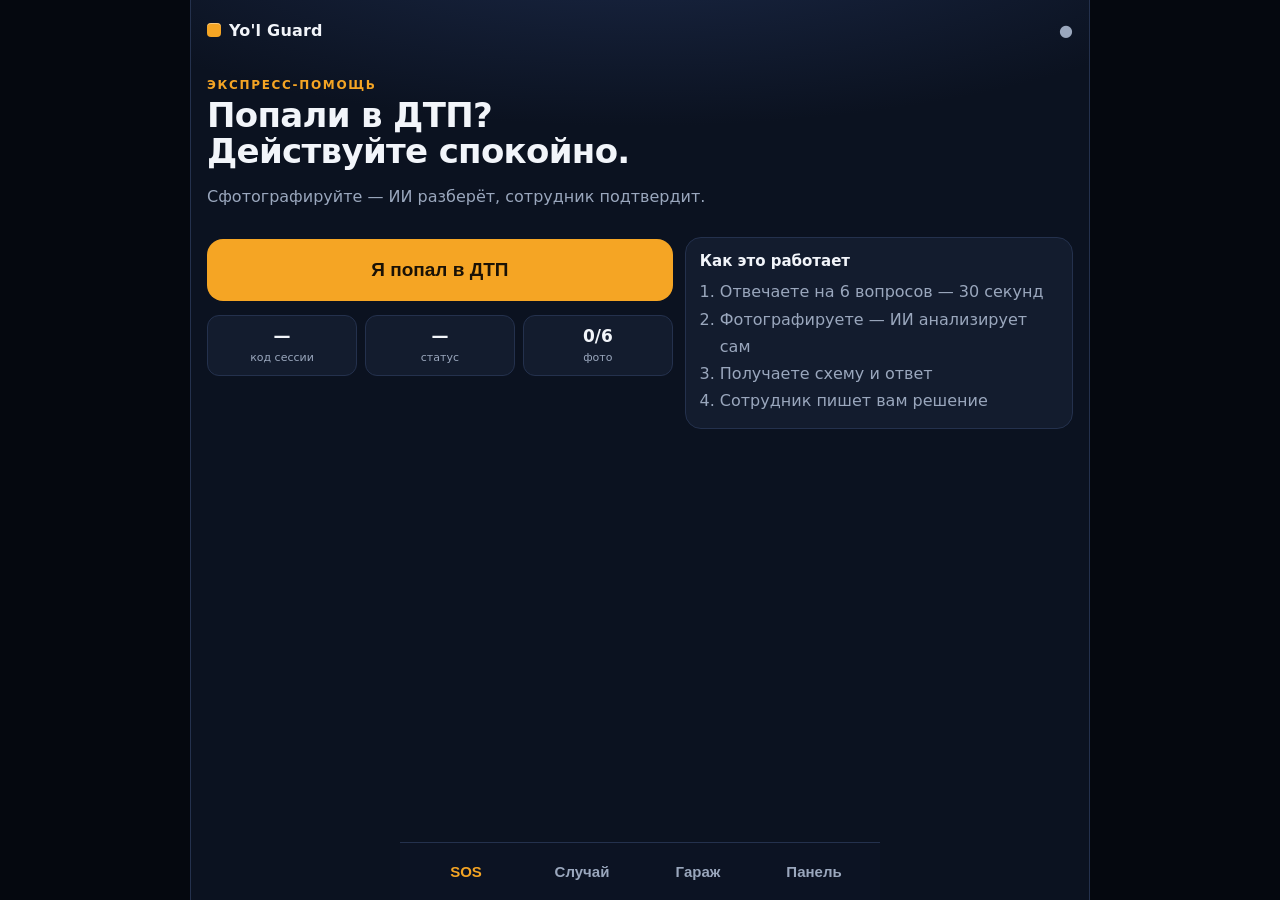
==== frontend/index.html @ 28791419 "Yo'l Guard — iteration 2: P0 security, real AI accident analysis, admin panel - P0: auth-gated photo" ====
<!doctype html>
<html lang="ru">
<head>
<meta charset="utf-8"/>
<meta name="viewport" content="width=device-width,initial-scale=1,viewport-fit=cover"/>
<meta name="theme-color" content="#0b1220"/>
<title>Yo'l Guard — мобильный ассистент при ДТП</title>
<link rel="manifest" href="manifest.json"/>
<link rel="stylesheet" href="styles.css"/>
</head>
<body>
<div class="phone">
  <header class="topbar">
    <div class="brand"><span class="mark"></span><span>Yo'l Guard</span></div>
    <div class="net" id="netDot" title="API">●</div>
  </header>

  <main id="screens">
    <!-- HOME / SOS -->
    <section class="screen active" id="scr-home">
      <p class="kicker">Экспресс-помощь</p>
      <h1>Попали в ДТП?<br/>Действуйте спокойно.</h1>
      <p class="sub">Сфотографируйте — ИИ разберёт, сотрудник подтвердит.</p>
      <div class="desk">
      <div>
      <button class="sos" id="btnSos">Я попал в ДТП</button>
      <div class="row2">
        <div class="stat"><b id="stCode">—</b><span>код сессии</span></div>
        <div class="stat"><b id="stStatus">—</b><span>статус</span></div>
        <div class="stat"><b id="stComp">—</b><span>фото</span></div>
      </div>
      </div>
      <div class="card">
        <h3>Как это работает</h3>
        <ol class="steps">
          <li>Отвечаете на 6 вопросов — 30 секунд</li>
          <li>Фотографируете — ИИ анализирует сам</li>
          <li>Получаете схему и ответ</li>
          <li>Сотрудник пишет вам решение</li>
        </ol>
      </div>
      </div>
    </section>

    <!-- WIZARD -->
    <section class="screen" id="scr-case">
      <p class="kicker">Шаг <span id="wStep">1</span> из 4</p>
      <h2 id="wTitle">Проверка eligibility</h2>
      <div class="wpage active" id="w1">
        <label class="check"><input type="checkbox" id="cInj"/><span>Есть пострадавшие</span></label>
        <label class="check"><input type="checkbox" id="cPed"/><span>Участвует пешеход</span></label>
        <label class="check"><input type="checkbox" id="cResp" checked/><span>Один водитель признал вину</span></label>
        <label class="check"><input type="checkbox" id="cDocs" checked/><span>Страховка и документы у обоих в порядке</span></label>
        <label class="check"><input type="checkbox" id="cSober" checked/><span>Оба трезвы</span></label>
        <label class="check"><input type="checkbox" id="cAgreed" checked/><span>Согласны по списку повреждений</span></label>
        <label class="fine" for="cInjCount">Сколько пострадавших (0 — нет)</label>
        <input type="number" id="cInjCount" min="0" max="50" value="0" inputmode="numeric"/>
        <label class="fine" for="cImpact">По какой части пришёлся удар</label>
        <select id="cImpact">
          <option value="">— не указано —</option>
          <option>Передний бампер</option>
          <option>Задний бампер</option>
          <option>Левый бок</option>
          <option>Правый бок</option>
          <option>Капот / перёд</option>
          <option>Багажник / зад</option>
          <option>Крыша</option>
          <option>Несколько зон</option>
        </select>
        <label class="fine" for="cComment">Комментарий (необязательно)</label>
        <input type="text" id="cComment" maxlength="1000" placeholder="Напр.: выехал с второстепенной…"/>
        <button class="primary" id="btnTriage">Проверить</button>
        <div class="verdict" id="triageOut">Пока не проверено</div>
      </div>
      <div class="wpage" id="w2">
        <div class="progress"><i id="evBar"></i></div>
        <p class="hint" id="evHint">Добавьте 6 фото по списку</p>
        <div class="chips" id="evChips"></div>
        <label class="camera" for="camInput">Сфотографировать</label>
        <input type="file" id="camInput" accept="image/*" capture="environment" hidden/>
        <div class="thumbs" id="thumbs"></div>
        <div class="frow">
          <select id="evKind">
            <option value="scene_overview">Общий план места</option>
            <option value="both_vehicles">Оба авто в кадре</option>
            <option value="plate_a">Номер авто A</option>
            <option value="plate_b">Номер авто B</option>
            <option value="road_marking">Разметка и знаки</option>
            <option value="damage_close">Повреждение крупно</option>
          </select>
          <button class="ghost" id="btnEv">Добавить</button>
        </div>
      </div>
      <div class="wpage" id="w3">
        <div id="aiBox" class="svgbox">ИИ анализирует фото...</div>
        <div class="verdict" id="aiText" style="display:none"></div>
        <div id="svgBox" class="svgbox">Ваш черновик схемы</div>
        <button class="ghost" id="btnDiagram">Собрать черновик схемы</button>
        <p class="fine">Черновик. Факт подтверждаете вы и специалист.</p>
        <button class="ghost" id="btnConfirm">Я подтверждаю схему</button>
      </div>
      <div class="wpage" id="w4">
        <h3>Ответ сотрудника</h3>
        <div id="msgList"><p class="hint">Пока тихо. Ответ появится здесь.</p></div>
        <div class="qreplies">
          <button class="ghost" id="btnAck">Понял, жду</button>
          <button class="ghost" id="btnHelp">Нужна помощь</button>
        </div>
        <h3 style="margin-top:14px">Пакет для страховой</h3>
        <p class="hint">Пакет собирает сотрудник (роль specialist).</p>
        <button class="ghost" id="btnSpecLogin">Войти специалистом</button>
        <button class="primary" id="btnClaim">Пакет для страховой</button>
        <pre id="claimOut">—</pre>
      </div>
      <div class="wpager">
        <button class="ghost" id="wPrev">Назад</button>
        <button class="ghost" id="wNext">Далее</button>
      </div>
    </section>

    <!-- GARAGE -->
    <section class="screen" id="scr-garage">
      <p class="kicker">Мой автомобиль</p>
      <h2>Гараж</h2>
      <div class="card">
        <input id="gPlate" placeholder="Госномер · 01A777AA"/>
        <div class="frow">
          <input id="gMake" placeholder="Марка"/>
          <input id="gModel" placeholder="Модель"/>
        </div>
        <button class="primary" id="btnVehicle">Сохранить авто</button>
        <pre id="vehOut">—</pre>
      </div>
      <div class="card">
        <h3>Сервер API</h3>
        <input id="gApi" placeholder="http://127.0.0.1:8002/api/v1"/>
        <button class="ghost" id="btnApi">Сохранить адрес</button>
      </div>
      <div class="card">
        <h3>Вход</h3>
        <input id="gPhone" value="+998900000011"/>
        <input id="gPw" type="password" value="driver123"/>
        <button class="ghost" id="btnLogin">Войти</button>
      </div>
    </section>
    <!-- ADMIN -->
    <section class="screen" id="scr-admin">
      <p class="kicker">Сотрудник</p>
      <h2>Панель контроля</h2>
      <p class="hint">Красные случаи (пострадавшие / ГАИ) — вверху. Нажмите на случай для досье.</p>
      <button class="ghost" id="btnAdminReload">Обновить список</button>
      <div id="adminList"></div>
      <div id="adminDetail" class="card" style="display:none"></div>
    </section>
  </main>

  <nav class="tabbar">
    <button class="tab active" data-s="scr-home">SOS</button>
    <button class="tab" data-s="scr-case">Случай</button>
    <button class="tab" data-s="scr-garage">Гараж</button>
    <button class="tab" data-s="scr-admin">Панель</button>
  </nav>
</div>
<script src="app.js"></script>
</body>
</html>
---- frontend/styles.css ----
:root{
  --bg:#0b1220; --surface:#131c2e; --surface2:#1a2540;
  --text:#f2f5fa; --muted:#9aa7bd; --line:#24314d;
  --accent:#f5a524; --accent-ink:#1a1206; --ok:#22c07a; --bad:#e5484d;
  --radius:16px;
}
*{box-sizing:border-box}
html,body{margin:0;background:#05080f;color:var(--text);font-family:system-ui,-apple-system,"Segoe UI",Roboto,sans-serif}
body{display:flex;justify-content:center;min-height:100dvh}
.phone{width:100%;max-width:480px;min-height:100dvh;background:radial-gradient(120% 40% at 50% -10%,#1c2a4a 0%,var(--bg) 60%);display:flex;flex-direction:column;border-left:1px solid var(--line);border-right:1px solid var(--line)}
.topbar{display:flex;justify-content:space-between;align-items:center;padding:14px 16px;height:60px}
.brand{display:flex;gap:8px;align-items:center;font-weight:800;letter-spacing:.2px}
.mark{width:14px;height:14px;border-radius:4px;background:var(--accent);box-shadow:inset 0 1px 0 #ffffff66}
.net{color:var(--muted)}
.net.on{color:var(--ok)}
main{flex:1;padding:4px 16px 90px}
.screen{display:none}
.screen.active{display:block;animation:rise .35s cubic-bezier(.16,1,.3,1)}
@keyframes rise{from{opacity:0;transform:translateY(10px)}to{opacity:1;transform:none}}
@media (prefers-reduced-motion:reduce){.screen.active{animation:none}}
@media (min-width:900px){
  .phone,.tabbar{max-width:900px}
  #scr-home .desk{display:grid;grid-template-columns:1.2fr 1fr;gap:12px;align-items:start}
  #scr-case .wpage.active{display:grid;grid-template-columns:1fr 1fr;gap:12px}
  #w1.wpage.active,#w4.wpage.active{display:block}
  main{padding-bottom:100px}
}
.msg{border:1px solid var(--line);border-radius:10px;padding:8px 10px;margin:6px 0;line-height:1.45}
.msg small{color:var(--muted)}
.msg.mine{border-color:var(--accent)}
.qreplies{display:flex;gap:8px;margin-top:8px}
.qreplies .ghost{flex:1}
.kicker{color:var(--accent);font-size:12px;font-weight:700;letter-spacing:.14em;text-transform:uppercase;margin:14px 0 6px}
h1{font-size:34px;line-height:1.05;margin:0 0 8px;letter-spacing:-.02em}
h2{font-size:26px;margin:0 0 10px;letter-spacing:-.01em}
.sub,.hint{color:var(--muted);line-height:1.5}
.sos{width:100%;padding:20px;border:0;border-radius:var(--radius);background:var(--accent);color:var(--accent-ink);font-size:19px;font-weight:800;margin:14px 0;cursor:pointer}
.sos:active{transform:scale(.98)}
.row2{display:grid;grid-template-columns:1fr 1fr 1fr;gap:8px;margin-bottom:12px}
.stat{background:var(--surface);border:1px solid var(--line);border-radius:12px;padding:10px;text-align:center}
.stat b{display:block;font-size:17px}
.stat span{color:var(--muted);font-size:11px}
.card{background:var(--surface);border:1px solid var(--line);border-radius:var(--radius);padding:14px;margin:12px 0}
.card h3{margin:0 0 8px;font-size:15px}
.steps{margin:0;padding-left:20px;color:var(--muted);line-height:1.7}
.check{display:flex;gap:10px;align-items:center;background:var(--surface);border:1px solid var(--line);border-radius:12px;padding:12px;margin:8px 0;cursor:pointer}
.check input{width:20px;height:20px;accent-color:var(--accent)}
.primary{width:100%;padding:14px;border:0;border-radius:12px;background:var(--accent);color:var(--accent-ink);font-weight:800;font-size:16px;margin-top:10px;cursor:pointer}
.primary:active{transform:translateY(1px)}
.ghost{background:transparent;border:1px solid var(--line);color:var(--text);border-radius:12px;padding:12px;cursor:pointer}
.ghost:active{transform:scale(.98)}
.verdict{margin-top:10px;padding:12px;border-radius:12px;background:var(--surface2);border:1px solid var(--line);line-height:1.5}
.verdict.green{border-color:var(--ok)}
.verdict.red{border-color:var(--bad)}
.wpage{display:none}
.wpage.active{display:block}
.wpager{display:flex;gap:8px;margin-top:14px}
.wpager .ghost{flex:1}
.progress{height:10px;background:var(--surface2);border-radius:99px;overflow:hidden;margin:8px 0}
.progress i{display:block;height:100%;width:0;background:var(--ok);transition:width .3s}
.chips{display:flex;flex-wrap:wrap;gap:6px;margin:8px 0}
.chip{font-size:12px;padding:6px 10px;border-radius:99px;border:1px solid var(--line);color:var(--muted)}
.chip.done{border-color:var(--ok);color:var(--ok)}
.frow{display:flex;gap:8px}
.frow input,.frow select{flex:1;min-width:0}
input,select{background:var(--surface2);border:1px solid var(--line);color:var(--text);border-radius:12px;padding:12px;margin:6px 0;width:100%}
input:focus,select:focus{outline:2px solid var(--accent);outline-offset:1px}
.svgbox{background:#0e1626;border:1px dashed var(--line);border-radius:12px;min-height:150px;display:flex;align-items:center;justify-content:center;color:var(--muted);overflow:hidden}
.svgbox svg{width:100%;height:auto}
.fine{color:var(--muted);font-size:12px}
pre{background:#070c16;border:1px solid var(--line);border-radius:12px;padding:10px;overflow:auto;font-size:12px;line-height:1.5}
.tabbar{position:fixed;bottom:0;left:50%;transform:translateX(-50%);width:100%;max-width:480px;display:grid;grid-template-columns:1fr 1fr 1fr 1fr;background:#0d1424ee;border-top:1px solid var(--line);padding:8px 8px calc(8px + env(safe-area-inset-bottom));backdrop-filter:blur(8px)}
.tab{background:none;border:0;color:var(--muted);font-size:15px;font-weight:700;padding:12px;border-radius:10px;cursor:pointer}
.tab.active{color:var(--accent)}
.camera{display:block;text-align:center;padding:16px;border-radius:12px;background:var(--surface2);border:1px dashed var(--accent);color:var(--accent);font-weight:800;margin:8px 0;cursor:pointer}
.thumbs{display:flex;gap:6px;flex-wrap:wrap;margin:8px 0}
.thumbs img{width:72px;height:72px;object-fit:cover;border-radius:8px;border:1px solid var(--line)}
.badge{display:inline-block;font-size:11px;font-weight:800;padding:3px 8px;border-radius:99px;margin-right:4px}
.badge.red{background:#3a1414;color:#ff8a8a}
.badge.green{background:#0d2b1f;color:#4ade80}
.badge.yellow{background:#33250a;color:#f5a524}
.arow{background:var(--surface);border:1px solid var(--line);border-radius:12px;padding:10px;margin:8px 0;cursor:pointer;text-align:left;width:100%;color:var(--text)}
.arow:active{transform:scale(.99)}
.ai-actions{margin:6px 0;padding-left:20px;color:var(--text);line-height:1.6}
.ai-svg{background:#0e1626;border:1px solid var(--line);border-radius:12px;padding:8px;margin:8px 0;overflow:hidden}
.ai-svg svg{width:100%;height:auto;display:block}
.ai-desc{line-height:1.55;white-space:pre-wrap}
.thumbs a{line-height:0}
.verdict-row{flex-wrap:wrap;margin-top:10px}
.verdict-row .primary{width:auto;flex:1;min-width:150px;margin-top:0}
.primary.alt{background:var(--surface2);color:var(--text);border:1px solid var(--accent)}
.ghost.small{padding:8px 10px;font-size:13px;flex:0 0 auto;color:var(--muted)}
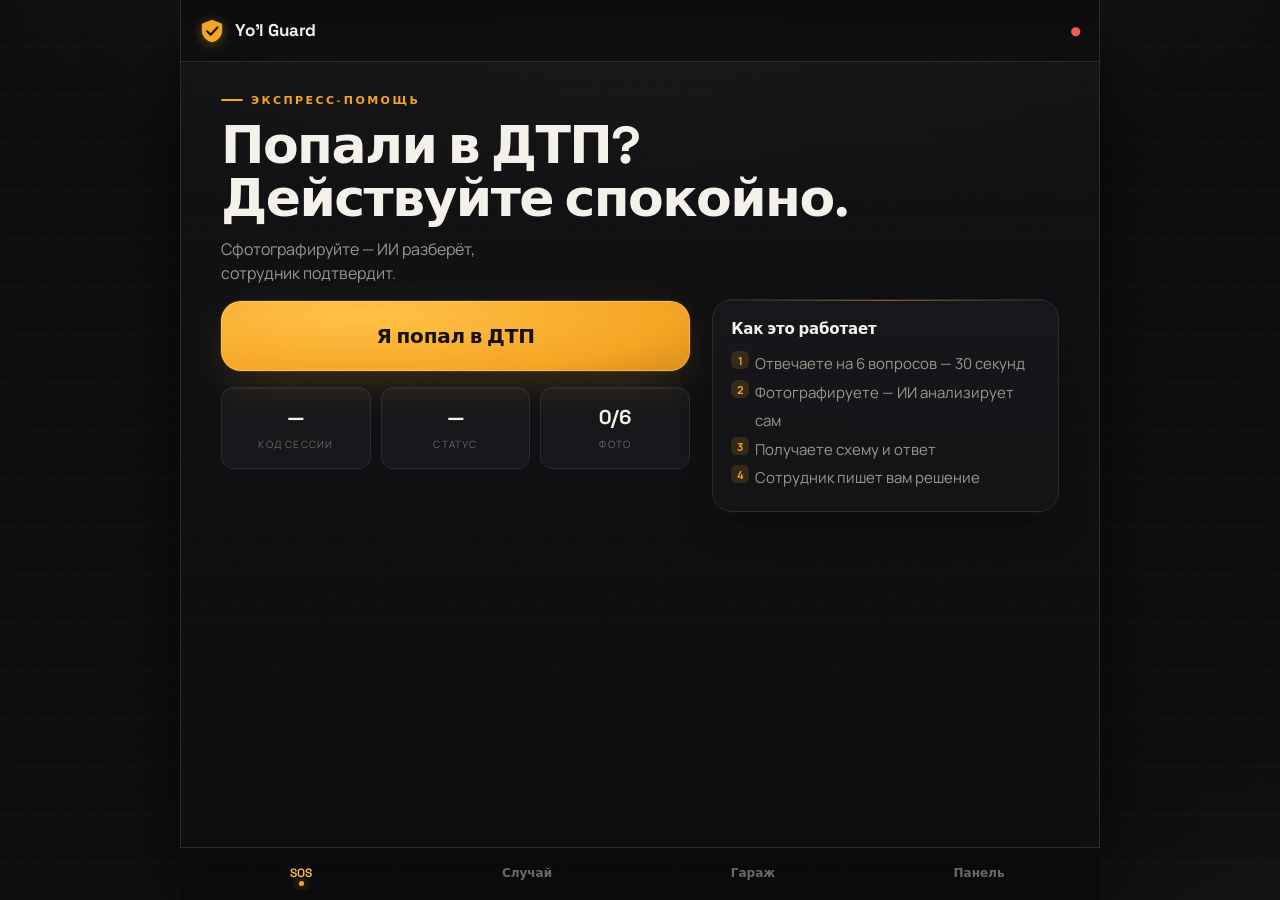
==== commit ca4d9866: "Redesign frontend: road-night premium UI (amber accent, custom components, motion) - Full styles.css" ====
--- a/frontend/index.html
+++ b/frontend/index.html
@@ -3,16 +3,26 @@
 <head>
 <meta charset="utf-8"/>
 <meta name="viewport" content="width=device-width,initial-scale=1,viewport-fit=cover"/>
-<meta name="theme-color" content="#0b1220"/>
-<title>Yo'l Guard — мобильный ассистент при ДТП</title>
+<meta name="theme-color" content="#0b0b0d"/>
+<meta name="description" content="Yo'l Guard — ассистент при ДТП: фото, разбор ИИ, Европротокол."/>
+<title>Yo'l Guard — ассистент при ДТП</title>
 <link rel="manifest" href="manifest.json"/>
+<link rel="preconnect" href="https://fonts.googleapis.com"/>
+<link rel="preconnect" href="https://fonts.gstatic.com" crossorigin/>
 <link rel="stylesheet" href="styles.css"/>
 </head>
 <body>
 <div class="phone">
   <header class="topbar">
-    <div class="brand"><span class="mark"></span><span>Yo'l Guard</span></div>
-    <div class="net" id="netDot" title="API">●</div>
+    <div class="brand">
+      <svg class="shield" viewBox="0 0 48 48" fill="none" aria-hidden="true">
+        <path d="M24 4 42 11v12c0 11-7.6 18.6-18 21C13.6 41.6 6 34 6 23V11L24 4Z" fill="#f5a524"/>
+        <path d="M24 4 42 11v12c0 11-7.6 18.6-18 21C13.6 41.6 6 34 6 23V11L24 4Z" stroke="#ffc247" stroke-width="1.2"/>
+        <path d="M15 24.5 21.5 31 34 17.5" stroke="#17110a" stroke-width="4" stroke-linecap="round" stroke-linejoin="round"/>
+      </svg>
+      <span>Yo'l Guard</span>
+    </div>
+    <div class="net" id="netDot" title="Связь с сервером">●</div>
   </header>
 
   <main id="screens">
@@ -162,5 +172,6 @@
   </nav>
 </div>
 <script src="app.js"></script>
+<script src="ui.js"></script>
 </body>
 </html>
--- a/frontend/styles.css
+++ b/frontend/styles.css
@@ -1,92 +1,255 @@
+/* ============================================================
+   Yo'l Guard — road-night design system
+   Warm off-black asphalt · single amber accent · zero AI-gradient
+   Pure CSS/JS. All IDs/classes used by app.js are preserved.
+   ============================================================ */
+@import url('https://fonts.googleapis.com/css2?family=Space+Grotesk:wght@500;600;700&family=Manrope:wght@400;500;600;700&display=swap');
+
 :root{
-  --bg:#0b1220; --surface:#131c2e; --surface2:#1a2540;
-  --text:#f2f5fa; --muted:#9aa7bd; --line:#24314d;
-  --accent:#f5a524; --accent-ink:#1a1206; --ok:#22c07a; --bad:#e5484d;
-  --radius:16px;
-}
-*{box-sizing:border-box}
-html,body{margin:0;background:#05080f;color:var(--text);font-family:system-ui,-apple-system,"Segoe UI",Roboto,sans-serif}
-body{display:flex;justify-content:center;min-height:100dvh}
-.phone{width:100%;max-width:480px;min-height:100dvh;background:radial-gradient(120% 40% at 50% -10%,#1c2a4a 0%,var(--bg) 60%);display:flex;flex-direction:column;border-left:1px solid var(--line);border-right:1px solid var(--line)}
-.topbar{display:flex;justify-content:space-between;align-items:center;padding:14px 16px;height:60px}
-.brand{display:flex;gap:8px;align-items:center;font-weight:800;letter-spacing:.2px}
-.mark{width:14px;height:14px;border-radius:4px;background:var(--accent);box-shadow:inset 0 1px 0 #ffffff66}
-.net{color:var(--muted)}
+  --bg:#0b0b0d; --bg-2:#141417; --surface:#17171b; --surface-2:#1f1f24;
+  --line:#2a2a31; --line-2:#3a3a42;
+  --text:#f4f1ea; --muted:#9b968c; --faint:#6c6860;
+  --accent:#f5a524; --accent-hi:#ffc247; --accent-deep:#b9770f; --accent-ink:#17110a;
+  --ok:#38c99a; --bad:#ef5a5a;
+  --radius:20px; --radius-sm:12px;
+  --font-d:"Space Grotesk",system-ui,sans-serif;
+  --font-b:"Manrope",system-ui,-apple-system,"Segoe UI",sans-serif;
+  --shadow:0 18px 40px -18px rgba(0,0,0,.8),0 3px 10px -4px rgba(245,165,36,.10);
+  --glow:0 0 0 1px rgba(245,165,36,.14),0 14px 50px -12px rgba(245,165,36,.28);
+  --ease:cubic-bezier(.16,1,.3,1);
+}
+*{box-sizing:border-box;margin:0}
+html,body{height:100%}
+body{
+  background:var(--bg);color:var(--text);
+  font-family:var(--font-b);font-size:15px;line-height:1.5;
+  -webkit-font-smoothing:antialiased;text-rendering:optimizeLegibility;
+  display:flex;justify-content:center;min-height:100dvh;overflow-x:hidden;
+}
+/* grain + ambient road-night light, no blue/purple */
+body::before{
+  content:"";position:fixed;inset:0;z-index:0;pointer-events:none;
+  background:
+    radial-gradient(90% 55% at 50% -8%,rgba(245,165,36,.10),transparent 60%),
+    radial-gradient(70% 50% at 110% 110%,rgba(245,165,36,.05),transparent 55%),
+    repeating-linear-gradient(180deg,transparent 0 46px,rgba(255,255,255,.012) 46px 48px);
+}
+body::after{
+  content:"";position:fixed;inset:0;z-index:0;pointer-events:none;opacity:.045;
+  background-image:url("data:image/svg+xml,%3Csvg xmlns='http://www.w3.org/2000/svg' width='140' height='140'%3E%3Cfilter id='n'%3E%3CfeTurbulence type='fractalNoise' baseFrequency='.9' numOctaves='2'/%3E%3C/filter%3E%3Crect width='100%25' height='100%25' filter='url(%23n)'/%3E%3C/svg%3E");
+}
+::selection{background:rgba(245,165,36,.3);color:#fff}
+::-webkit-scrollbar{width:10px;height:10px}
+::-webkit-scrollbar-thumb{background:var(--line-2);border-radius:99px;border:3px solid var(--bg)}
+
+.phone{
+  position:relative;z-index:1;width:100%;max-width:460px;min-height:100dvh;
+  display:flex;flex-direction:column;
+  background:linear-gradient(180deg,rgba(23,23,27,.6),rgba(11,11,13,.2));
+  border-inline:1px solid var(--line);
+  box-shadow:0 0 80px -20px rgba(0,0,0,.9);
+}
+.topbar{
+  position:sticky;top:0;z-index:20;display:flex;justify-content:space-between;align-items:center;
+  padding:14px 18px;height:62px;
+  background:linear-gradient(180deg,rgba(11,11,13,.92),rgba(11,11,13,.55));
+  backdrop-filter:blur(14px);-webkit-backdrop-filter:blur(14px);
+  border-bottom:1px solid var(--line);
+}
+.brand{display:flex;gap:10px;align-items:center;font-family:var(--font-d);font-weight:700;font-size:17px;letter-spacing:-.01em}
+.brand .shield{width:26px;height:26px;filter:drop-shadow(0 2px 6px rgba(245,165,36,.4))}
+.mark{display:none}
+.net{font-size:12px;color:var(--bad);transition:color .4s}
 .net.on{color:var(--ok)}
-main{flex:1;padding:4px 16px 90px}
+.net.on::after{content:"";position:absolute;width:10px;height:10px;margin:-11px 0 0 -14px;border-radius:99px;background:var(--ok);opacity:.5;animation:ping 1.8s var(--ease) infinite}
+@keyframes ping{0%{transform:scale(1);opacity:.5}70%,100%{transform:scale(3.4);opacity:0}}
+
+main{flex:1;padding:8px 18px 110px;position:relative}
 .screen{display:none}
-.screen.active{display:block;animation:rise .35s cubic-bezier(.16,1,.3,1)}
-@keyframes rise{from{opacity:0;transform:translateY(10px)}to{opacity:1;transform:none}}
-@media (prefers-reduced-motion:reduce){.screen.active{animation:none}}
-@media (min-width:900px){
-  .phone,.tabbar{max-width:900px}
-  #scr-home .desk{display:grid;grid-template-columns:1.2fr 1fr;gap:12px;align-items:start}
-  #scr-case .wpage.active{display:grid;grid-template-columns:1fr 1fr;gap:12px}
-  #w1.wpage.active,#w4.wpage.active{display:block}
-  main{padding-bottom:100px}
-}
-.msg{border:1px solid var(--line);border-radius:10px;padding:8px 10px;margin:6px 0;line-height:1.45}
-.msg small{color:var(--muted)}
-.msg.mine{border-color:var(--accent)}
-.qreplies{display:flex;gap:8px;margin-top:8px}
+.screen.active{display:block}
+.screen.active>*{opacity:0;animation:rise .55s var(--ease) forwards}
+.screen.active>*:nth-child(1){animation-delay:.02s}
+.screen.active>*:nth-child(2){animation-delay:.07s}
+.screen.active>*:nth-child(3){animation-delay:.12s}
+.screen.active>*:nth-child(4){animation-delay:.17s}
+.screen.active>*:nth-child(5){animation-delay:.22s}
+.screen.active>*:nth-child(n+6){animation-delay:.27s}
+@keyframes rise{from{opacity:0;transform:translateY(16px)}to{opacity:1;transform:none}}
+
+/* ---------- typography ---------- */
+.kicker{font-family:var(--font-d);color:var(--accent);font-size:11px;font-weight:600;
+  letter-spacing:.22em;text-transform:uppercase;margin:18px 0 10px;display:flex;align-items:center;gap:8px}
+.kicker::before{content:"";width:22px;height:2px;background:var(--accent);border-radius:2px}
+h1{font-family:var(--font-d);font-size:38px;line-height:1.02;letter-spacing:-.03em;font-weight:700;margin-bottom:12px;text-wrap:balance}
+h2{font-family:var(--font-d);font-size:28px;line-height:1.08;letter-spacing:-.02em;font-weight:700;margin-bottom:10px}
+h3{font-family:var(--font-d);font-size:15px;font-weight:600;letter-spacing:-.01em;margin-bottom:10px}
+.sub{color:var(--muted);font-size:16px;max-width:34ch;text-wrap:pretty}
+.hint,.fine{color:var(--muted);line-height:1.5}
+.fine{font-size:12px;display:block;margin:12px 0 2px;color:var(--faint)}
+b,strong{font-weight:700}
+
+/* ---------- SOS ---------- */
+.sos{
+  position:relative;width:100%;padding:22px;margin:16px 0;border:0;cursor:pointer;
+  border-radius:var(--radius);font-family:var(--font-d);font-size:20px;font-weight:700;letter-spacing:-.01em;
+  color:var(--accent-ink);
+  background:radial-gradient(120% 160% at 30% 20%,var(--accent-hi),var(--accent) 55%,var(--accent-deep));
+  box-shadow:var(--glow);transition:transform .18s var(--ease),box-shadow .3s}
+.sos::after{content:"";position:absolute;inset:0;border-radius:inherit;border:1px solid rgba(255,255,255,.25);
+  box-shadow:0 0 0 0 rgba(245,165,36,.5);animation:sospulse 2.6s var(--ease) infinite}
+@keyframes sospulse{0%{box-shadow:0 0 0 0 rgba(245,165,36,.45)}70%,100%{box-shadow:0 0 0 22px rgba(245,165,36,0)}}
+.sos:hover{transform:translateY(-2px)}
+.sos:active{transform:scale(.97)}
+
+/* ---------- stat tiles ---------- */
+.row2{display:grid;grid-template-columns:repeat(3,1fr);gap:10px;margin-bottom:14px}
+.stat{background:var(--surface);border:1px solid var(--line);border-radius:var(--radius-sm);
+  padding:14px 10px;text-align:center;box-shadow:inset 0 1px 0 rgba(255,255,255,.04);transition:transform .2s var(--ease),border-color .2s}
+.stat:hover{transform:translateY(-2px);border-color:var(--line-2)}
+.stat b{display:block;font-family:var(--font-d);font-size:20px;font-weight:700;font-variant-numeric:tabular-nums}
+.stat span{color:var(--faint);font-size:10px;text-transform:uppercase;letter-spacing:.12em}
+
+/* ---------- cards ---------- */
+.card{position:relative;background:linear-gradient(180deg,var(--surface),var(--bg-2));
+  border:1px solid var(--line);border-radius:var(--radius);padding:18px;margin:14px 0;
+  box-shadow:var(--shadow);overflow:hidden}
+.card::before{content:"";position:absolute;inset:0 0 auto 0;height:1px;
+  background:linear-gradient(90deg,transparent,rgba(245,165,36,.5),transparent)}
+.steps{margin:0;padding-left:20px;color:var(--muted);line-height:1.9;counter-reset:s;list-style:none}
+.steps li{position:relative;padding-left:4px}
+.steps li::before{counter-increment:s;content:counter(s);position:absolute;left:-20px;top:1px;
+  width:18px;height:18px;border-radius:6px;background:rgba(245,165,36,.14);color:var(--accent);
+  font-size:11px;font-weight:700;display:grid;place-items:center}
+
+/* ---------- buttons ---------- */
+.primary{width:100%;padding:15px;border:0;border-radius:14px;cursor:pointer;margin-top:12px;
+  font-family:var(--font-d);font-weight:700;font-size:15px;color:var(--accent-ink);
+  background:linear-gradient(180deg,var(--accent-hi),var(--accent));
+  box-shadow:0 10px 24px -10px rgba(245,165,36,.6);transition:transform .16s var(--ease),box-shadow .25s,filter .2s}
+.primary:hover{filter:brightness(1.05);box-shadow:0 14px 30px -10px rgba(245,165,36,.75)}
+.primary:active{transform:scale(.98)}
+.ghost{background:rgba(255,255,255,.03);border:1px solid var(--line-2);color:var(--text);
+  border-radius:12px;padding:12px 14px;cursor:pointer;font-family:var(--font-b);font-weight:600;font-size:14px;
+  transition:background .2s,border-color .2s,transform .16s var(--ease)}
+.ghost:hover{background:rgba(245,165,36,.08);border-color:var(--accent)}
+.ghost:active{transform:scale(.97)}
+.ghost.small{padding:8px 10px;font-size:13px;color:var(--muted);flex:0 0 auto}
+.primary.alt{background:rgba(245,165,36,.1);color:var(--accent-hi);border:1px solid var(--accent);box-shadow:none}
+button:focus-visible,input:focus-visible,select:focus-visible,a:focus-visible{outline:2px solid var(--accent);outline-offset:2px}
+
+/* ---------- inputs ---------- */
+input,select{width:100%;background:var(--surface-2);border:1px solid var(--line);color:var(--text);
+  border-radius:12px;padding:13px 14px;margin:6px 0;font:inherit;transition:border-color .2s,box-shadow .2s}
+input::placeholder{color:var(--faint)}
+input:focus,select:focus{outline:none;border-color:var(--accent);box-shadow:0 0 0 3px rgba(245,165,36,.14)}
+.frow{display:flex;gap:10px}
+.frow>*{flex:1;min-width:0}
+
+/* ---------- custom check rows ---------- */
+.check{display:flex;gap:12px;align-items:center;background:var(--surface);border:1px solid var(--line);
+  border-radius:14px;padding:13px 14px;margin:9px 0;cursor:pointer;transition:border-color .2s,background .2s;user-select:none}
+.check:hover{border-color:var(--line-2)}
+.check:has(input:checked){border-color:var(--accent);background:rgba(245,165,36,.07)}
+.check input{appearance:none;-webkit-appearance:none;width:22px;height:22px;flex:0 0 auto;margin:0;
+  border:2px solid var(--line-2);border-radius:7px;cursor:pointer;position:relative;transition:border-color .2s,background .2s}
+.check input:checked{background:var(--accent);border-color:var(--accent)}
+.check input:checked::after{content:"";position:absolute;left:6px;top:2px;width:5px;height:10px;
+  border:solid var(--accent-ink);border-width:0 2.5px 2.5px 0;transform:rotate(45deg)}
+.check span{font-size:14px}
+
+/* ---------- wizard ---------- */
+.wpage{display:none}
+.wpage.active{display:block;animation:rise .5s var(--ease) forwards}
+.wpager{display:flex;gap:10px;margin-top:18px}
+.wpager .ghost{flex:1}
+.progress{height:8px;background:var(--surface-2);border-radius:99px;overflow:hidden;margin:10px 0;border:1px solid var(--line)}
+.progress i{display:block;height:100%;width:0;border-radius:99px;
+  background:linear-gradient(90deg,var(--accent-deep),var(--accent-hi));transition:width .6s var(--ease);
+  box-shadow:0 0 12px rgba(245,165,36,.6)}
+
+/* ---------- chips (evidence checklist) ---------- */
+.chips{display:flex;flex-wrap:wrap;gap:7px;margin:10px 0}
+.chip{font-size:12px;font-weight:600;padding:7px 12px;border-radius:10px;border:1px solid var(--line-2);
+  color:var(--muted);display:inline-flex;align-items:center;gap:6px;transition:all .25s var(--ease)}
+.chip::before{content:"";width:6px;height:6px;border-radius:99px;background:var(--faint);transition:all .25s}
+.chip.done{border-color:var(--ok);color:var(--ok);background:rgba(56,201,154,.08)}
+.chip.done::before{background:var(--ok);box-shadow:0 0 8px var(--ok)}
+
+/* ---------- camera + thumbs ---------- */
+.camera{display:block;text-align:center;padding:22px;border-radius:14px;cursor:pointer;margin:10px 0;
+  background:rgba(245,165,36,.05);border:1.5px dashed var(--accent);color:var(--accent-hi);
+  font-family:var(--font-d);font-weight:600;transition:background .2s,transform .16s var(--ease)}
+.camera:hover{background:rgba(245,165,36,.12)}
+.camera:active{transform:scale(.98)}
+.thumbs{display:flex;gap:8px;flex-wrap:wrap;margin:10px 0}
+.thumbs a{line-height:0}
+.thumbs img{width:76px;height:76px;object-fit:cover;border-radius:12px;border:1px solid var(--line-2);
+  transition:transform .2s var(--ease),border-color .2s}
+.thumbs img:hover{transform:scale(1.06);border-color:var(--accent)}
+
+/* ---------- verdict / AI ---------- */
+.verdict{position:relative;margin:12px 0;padding:14px 14px 14px 18px;border-radius:14px;line-height:1.55;
+  background:var(--surface);border:1px solid var(--line)}
+.verdict::before{content:"";position:absolute;left:0;top:10px;bottom:10px;width:4px;border-radius:4px;background:var(--muted)}
+.verdict.green::before{background:var(--ok)} .verdict.green{border-color:rgba(56,201,154,.4)}
+.verdict.red::before{background:var(--bad)} .verdict.red{border-color:rgba(239,90,90,.4)}
+.svgbox{background:#0e0e11;border:1px solid var(--line);border-radius:14px;min-height:160px;
+  display:flex;align-items:center;justify-content:center;color:var(--faint);overflow:hidden;margin:10px 0;padding:8px}
+.svgbox svg{width:100%;height:auto}
+.ai-svg{background:#0e0e11;border:1px solid var(--line);border-radius:14px;padding:8px;margin:10px 0;overflow:hidden}
+.ai-svg svg{width:100%;height:auto;display:block}
+.ai-desc{line-height:1.6;white-space:pre-wrap}
+.ai-actions{margin:8px 0;padding-left:18px;line-height:1.7}
+
+/* ---------- messages ---------- */
+.msg{position:relative;background:var(--surface);border:1px solid var(--line);border-radius:14px;
+  padding:11px 13px;margin:8px 0;line-height:1.5;animation:rise .4s var(--ease)}
+.msg small{color:var(--faint);font-size:11px}
+.msg.mine{border-color:var(--accent);background:rgba(245,165,36,.06)}
+.qreplies{display:flex;gap:10px;margin-top:10px}
 .qreplies .ghost{flex:1}
-.kicker{color:var(--accent);font-size:12px;font-weight:700;letter-spacing:.14em;text-transform:uppercase;margin:14px 0 6px}
-h1{font-size:34px;line-height:1.05;margin:0 0 8px;letter-spacing:-.02em}
-h2{font-size:26px;margin:0 0 10px;letter-spacing:-.01em}
-.sub,.hint{color:var(--muted);line-height:1.5}
-.sos{width:100%;padding:20px;border:0;border-radius:var(--radius);background:var(--accent);color:var(--accent-ink);font-size:19px;font-weight:800;margin:14px 0;cursor:pointer}
-.sos:active{transform:scale(.98)}
-.row2{display:grid;grid-template-columns:1fr 1fr 1fr;gap:8px;margin-bottom:12px}
-.stat{background:var(--surface);border:1px solid var(--line);border-radius:12px;padding:10px;text-align:center}
-.stat b{display:block;font-size:17px}
-.stat span{color:var(--muted);font-size:11px}
-.card{background:var(--surface);border:1px solid var(--line);border-radius:var(--radius);padding:14px;margin:12px 0}
-.card h3{margin:0 0 8px;font-size:15px}
-.steps{margin:0;padding-left:20px;color:var(--muted);line-height:1.7}
-.check{display:flex;gap:10px;align-items:center;background:var(--surface);border:1px solid var(--line);border-radius:12px;padding:12px;margin:8px 0;cursor:pointer}
-.check input{width:20px;height:20px;accent-color:var(--accent)}
-.primary{width:100%;padding:14px;border:0;border-radius:12px;background:var(--accent);color:var(--accent-ink);font-weight:800;font-size:16px;margin-top:10px;cursor:pointer}
-.primary:active{transform:translateY(1px)}
-.ghost{background:transparent;border:1px solid var(--line);color:var(--text);border-radius:12px;padding:12px;cursor:pointer}
-.ghost:active{transform:scale(.98)}
-.verdict{margin-top:10px;padding:12px;border-radius:12px;background:var(--surface2);border:1px solid var(--line);line-height:1.5}
-.verdict.green{border-color:var(--ok)}
-.verdict.red{border-color:var(--bad)}
-.wpage{display:none}
-.wpage.active{display:block}
-.wpager{display:flex;gap:8px;margin-top:14px}
-.wpager .ghost{flex:1}
-.progress{height:10px;background:var(--surface2);border-radius:99px;overflow:hidden;margin:8px 0}
-.progress i{display:block;height:100%;width:0;background:var(--ok);transition:width .3s}
-.chips{display:flex;flex-wrap:wrap;gap:6px;margin:8px 0}
-.chip{font-size:12px;padding:6px 10px;border-radius:99px;border:1px solid var(--line);color:var(--muted)}
-.chip.done{border-color:var(--ok);color:var(--ok)}
-.frow{display:flex;gap:8px}
-.frow input,.frow select{flex:1;min-width:0}
-input,select{background:var(--surface2);border:1px solid var(--line);color:var(--text);border-radius:12px;padding:12px;margin:6px 0;width:100%}
-input:focus,select:focus{outline:2px solid var(--accent);outline-offset:1px}
-.svgbox{background:#0e1626;border:1px dashed var(--line);border-radius:12px;min-height:150px;display:flex;align-items:center;justify-content:center;color:var(--muted);overflow:hidden}
-.svgbox svg{width:100%;height:auto}
-.fine{color:var(--muted);font-size:12px}
-pre{background:#070c16;border:1px solid var(--line);border-radius:12px;padding:10px;overflow:auto;font-size:12px;line-height:1.5}
-.tabbar{position:fixed;bottom:0;left:50%;transform:translateX(-50%);width:100%;max-width:480px;display:grid;grid-template-columns:1fr 1fr 1fr 1fr;background:#0d1424ee;border-top:1px solid var(--line);padding:8px 8px calc(8px + env(safe-area-inset-bottom));backdrop-filter:blur(8px)}
-.tab{background:none;border:0;color:var(--muted);font-size:15px;font-weight:700;padding:12px;border-radius:10px;cursor:pointer}
-.tab.active{color:var(--accent)}
-.camera{display:block;text-align:center;padding:16px;border-radius:12px;background:var(--surface2);border:1px dashed var(--accent);color:var(--accent);font-weight:800;margin:8px 0;cursor:pointer}
-.thumbs{display:flex;gap:6px;flex-wrap:wrap;margin:8px 0}
-.thumbs img{width:72px;height:72px;object-fit:cover;border-radius:8px;border:1px solid var(--line)}
-.badge{display:inline-block;font-size:11px;font-weight:800;padding:3px 8px;border-radius:99px;margin-right:4px}
-.badge.red{background:#3a1414;color:#ff8a8a}
-.badge.green{background:#0d2b1f;color:#4ade80}
-.badge.yellow{background:#33250a;color:#f5a524}
-.arow{background:var(--surface);border:1px solid var(--line);border-radius:12px;padding:10px;margin:8px 0;cursor:pointer;text-align:left;width:100%;color:var(--text)}
-.arow:active{transform:scale(.99)}
-.ai-actions{margin:6px 0;padding-left:20px;color:var(--text);line-height:1.6}
-.ai-svg{background:#0e1626;border:1px solid var(--line);border-radius:12px;padding:8px;margin:8px 0;overflow:hidden}
-.ai-svg svg{width:100%;height:auto;display:block}
-.ai-desc{line-height:1.55;white-space:pre-wrap}
-.thumbs a{line-height:0}
-.verdict-row{flex-wrap:wrap;margin-top:10px}
+pre{background:#0a0a0c;border:1px solid var(--line);border-radius:12px;padding:12px;overflow:auto;
+  font-size:12px;line-height:1.5;color:var(--muted);font-family:ui-monospace,"SF Mono",monospace}
+
+/* ---------- admin ---------- */
+.badge{display:inline-flex;align-items:center;font-size:10px;font-weight:800;padding:3px 9px;border-radius:7px;
+  margin-right:6px;text-transform:uppercase;letter-spacing:.08em}
+.badge.red{background:rgba(239,90,90,.16);color:#ff9a9a}
+.badge.green{background:rgba(56,201,154,.16);color:#5fe0b6}
+.badge.yellow{background:rgba(245,165,36,.16);color:var(--accent-hi)}
+.arow{display:block;width:100%;text-align:left;background:var(--surface);border:1px solid var(--line);
+  border-left:3px solid var(--line-2);border-radius:12px;padding:12px 14px;margin:9px 0;cursor:pointer;color:var(--text);
+  transition:border-color .2s,transform .16s var(--ease),background .2s}
+.arow:hover{background:var(--surface-2);transform:translateX(3px)}
+.verdict-row{flex-wrap:wrap;margin-top:12px}
 .verdict-row .primary{width:auto;flex:1;min-width:150px;margin-top:0}
-.primary.alt{background:var(--surface2);color:var(--text);border:1px solid var(--accent)}
-.ghost.small{padding:8px 10px;font-size:13px;flex:0 0 auto;color:var(--muted)}
+
+/* ---------- tabbar ---------- */
+.tabbar{position:fixed;bottom:0;left:50%;transform:translateX(-50%);width:100%;max-width:460px;z-index:30;
+  display:grid;grid-template-columns:repeat(4,1fr);gap:4px;padding:8px 10px calc(10px + env(safe-area-inset-bottom));
+  background:linear-gradient(0deg,var(--bg) 55%,rgba(11,11,13,.75));backdrop-filter:blur(16px);
+  -webkit-backdrop-filter:blur(16px);border-top:1px solid var(--line)}
+.tab{position:relative;background:none;border:0;cursor:pointer;color:var(--faint);font-family:var(--font-d);
+  font-weight:600;font-size:12px;padding:9px 6px;border-radius:12px;transition:color .25s;overflow:hidden}
+.tab::before{content:"";position:absolute;inset:auto 0 4px;margin:auto;width:5px;height:5px;border-radius:99px;
+  background:var(--accent);opacity:0;transform:translateY(6px);transition:all .3s var(--ease)}
+.tab.active{color:var(--accent-hi)}
+.tab.active::before{opacity:1;transform:none;box-shadow:0 0 10px var(--accent)}
+.tab:active{transform:scale(.94)}
+
+/* ---------- reveal (ui.js) ---------- */
+.reveal{opacity:0;transform:translateY(14px);transition:opacity .6s var(--ease),transform .6s var(--ease)}
+.reveal.in{opacity:1;transform:none}
+
+/* ---------- desktop ---------- */
+@media (min-width:920px){
+  .phone,.tabbar{max-width:920px}
+  main{padding:12px 40px 120px}
+  #scr-home .desk{display:grid;grid-template-columns:1.15fr .85fr;gap:22px;align-items:start}
+  h1{font-size:52px}
+  #scr-case .wpage.active{max-width:720px}
+}
+@media (prefers-reduced-motion:reduce){
+  *{animation:none!important;transition-duration:.01ms!important}
+  .screen.active>*{opacity:1}
+}
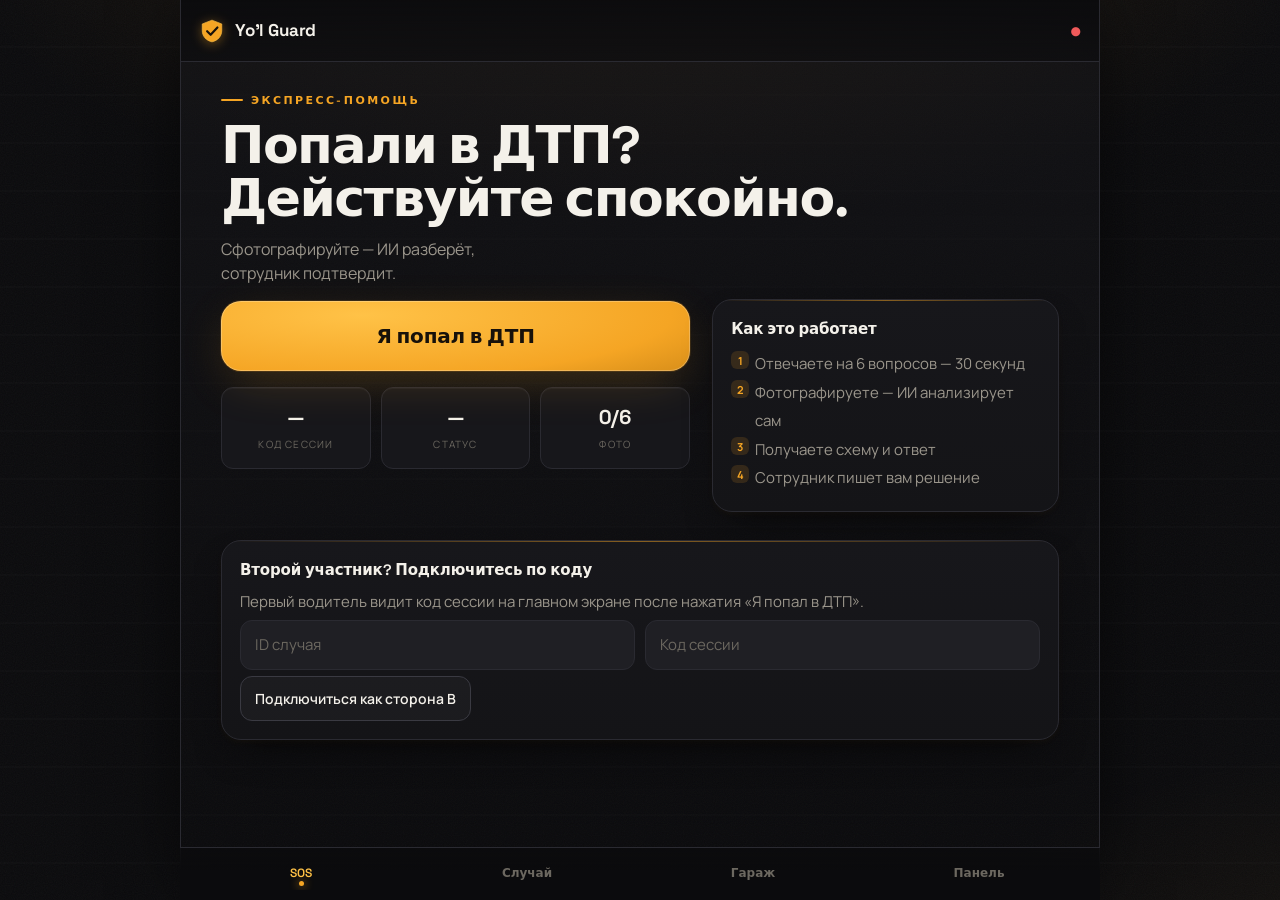
==== commit 05fb7c8c: "Yo'l Guard — iteration 3: MongoDB + security hardening + admin/frontend overhaul (33 tests green)" ====
--- a/frontend/index.html
+++ b/frontend/index.html
@@ -22,7 +22,7 @@
       </svg>
       <span>Yo'l Guard</span>
     </div>
-    <div class="net" id="netDot" title="Связь с сервером">●</div>
+    <div class="net" id="netDot" role="status" aria-live="polite" aria-label="Нет связи с сервером" title="Связь с сервером">●</div>
   </header>
 
   <main id="screens">
@@ -49,6 +49,15 @@
           <li>Сотрудник пишет вам решение</li>
         </ol>
       </div>
+      </div>
+      <div class="card">
+        <h3>Второй участник? Подключитесь по коду</h3>
+        <p class="hint">Первый водитель видит код сессии на главном экране после нажатия «Я попал в ДТП».</p>
+        <div class="frow">
+          <input id="joinId" placeholder="ID случая" inputmode="numeric"/>
+          <input id="joinCode" placeholder="Код сессии" autocapitalize="characters"/>
+        </div>
+        <button class="ghost" id="btnJoin">Подключиться как сторона B</button>
       </div>
     </section>
 
@@ -83,7 +92,7 @@
         <div class="verdict" id="triageOut">Пока не проверено</div>
       </div>
       <div class="wpage" id="w2">
-        <div class="progress"><i id="evBar"></i></div>
+        <div class="progress" role="progressbar" aria-label="Прогресс фотофиксации" aria-valuemin="0" aria-valuemax="6" aria-valuenow="0"><i id="evBar"></i></div>
         <p class="hint" id="evHint">Добавьте 6 фото по списку</p>
         <div class="chips" id="evChips"></div>
         <label class="camera" for="camInput">Сфотографировать</label>
@@ -98,11 +107,12 @@
             <option value="road_marking">Разметка и знаки</option>
             <option value="damage_close">Повреждение крупно</option>
           </select>
-          <button class="ghost" id="btnEv">Добавить</button>
+          <button class="ghost" id="btnEv" title="Только для демо без камеры: настоящие фото — через «Сфотографировать»">Демо-метка (без фото)</button>
         </div>
       </div>
       <div class="wpage" id="w3">
-        <div id="aiBox" class="svgbox">ИИ анализирует фото...</div>
+        <div id="aiBox" class="svgbox" role="status" aria-live="polite">ИИ анализирует фото...</div>
+        <button class="ghost small" id="aiRetry" style="display:none">Повторить анализ</button>
         <div class="verdict" id="aiText" style="display:none"></div>
         <div id="svgBox" class="svgbox">Ваш черновик схемы</div>
         <button class="ghost" id="btnDiagram">Собрать черновик схемы</button>
@@ -148,8 +158,8 @@
       </div>
       <div class="card">
         <h3>Вход</h3>
-        <input id="gPhone" value="+998900000011"/>
-        <input id="gPw" type="password" value="driver123"/>
+        <input id="gPhone" placeholder="+99890…" autocomplete="tel"/>
+        <input id="gPw" type="password" placeholder="Пароль" autocomplete="current-password"/>
         <button class="ghost" id="btnLogin">Войти</button>
       </div>
     </section>
@@ -157,21 +167,47 @@
     <section class="screen" id="scr-admin">
       <p class="kicker">Сотрудник</p>
       <h2>Панель контроля</h2>
+      <div class="row2 stats" id="adminStats" aria-live="polite"></div>
       <p class="hint">Красные случаи (пострадавшие / ГАИ) — вверху. Нажмите на случай для досье.</p>
+      <div class="frow filters">
+        <select id="fltStatus" aria-label="Фильтр по статусу">
+          <option value="">Все статусы</option>
+          <option value="triage">triage</option>
+          <option value="evidence">evidence</option>
+          <option value="diagram">diagram</option>
+          <option value="review">review</option>
+          <option value="ready">ready</option>
+          <option value="escalated">escalated</option>
+          <option value="closed">closed</option>
+        </select>
+        <select id="fltElig" aria-label="Фильтр по eligibility">
+          <option value="">Все цвета</option>
+          <option value="red">red</option>
+          <option value="yellow">yellow</option>
+          <option value="green">green</option>
+        </select>
+        <input id="fltSearch" placeholder="Поиск: код/ID" aria-label="Поиск по коду или ID"/>
+      </div>
       <button class="ghost" id="btnAdminReload">Обновить список</button>
+      <p class="fine" id="adminCount" aria-live="polite"></p>
       <div id="adminList"></div>
+      <div class="frow pager">
+        <button class="ghost" id="adminPrev">← Назад</button>
+        <button class="ghost" id="adminNext">Далее →</button>
+      </div>
       <div id="adminDetail" class="card" style="display:none"></div>
     </section>
   </main>
 
-  <nav class="tabbar">
-    <button class="tab active" data-s="scr-home">SOS</button>
-    <button class="tab" data-s="scr-case">Случай</button>
-    <button class="tab" data-s="scr-garage">Гараж</button>
-    <button class="tab" data-s="scr-admin">Панель</button>
+  <nav class="tabbar" role="tablist" aria-label="Разделы">
+    <button class="tab active" role="tab" aria-selected="true" data-s="scr-home">SOS</button>
+    <button class="tab" role="tab" aria-selected="false" data-s="scr-case">Случай</button>
+    <button class="tab" role="tab" aria-selected="false" data-s="scr-garage">Гараж</button>
+    <button class="tab" role="tab" aria-selected="false" data-s="scr-admin">Панель</button>
   </nav>
 </div>
-<script src="app.js"></script>
-<script src="ui.js"></script>
+<div id="toast" role="status" aria-live="polite"></div>
+<script src="app.js" defer></script>
+<script src="ui.js" defer></script>
 </body>
 </html>
--- a/frontend/styles.css
+++ b/frontend/styles.css
@@ -241,6 +241,31 @@
 .reveal{opacity:0;transform:translateY(14px);transition:opacity .6s var(--ease),transform .6s var(--ease)}
 .reveal.in{opacity:1;transform:none}
 
+/* ---------- toast ---------- */
+#toast{position:fixed;left:50%;bottom:calc(84px + env(safe-area-inset-bottom));transform:translateX(-50%) translateY(16px);
+  max-width:min(420px,92vw);z-index:100;background:#232329;border:1px solid var(--line-2);color:var(--text);
+  border-radius:14px;padding:12px 16px;font-size:14px;line-height:1.45;opacity:0;pointer-events:none;
+  transition:opacity .3s var(--ease),transform .3s var(--ease);box-shadow:0 18px 40px -12px rgba(0,0,0,.85)}
+#toast.show{opacity:1;transform:translateX(-50%)}
+
+/* ---------- admin stats / filters / pager ---------- */
+.stats{display:grid;grid-template-columns:repeat(3,1fr)}
+.filters{margin:10px 0}
+.filters select,.filters input{font-size:13px;padding:10px 12px}
+.pager{margin:12px 0}
+.skel{height:64px;border-radius:12px;margin:9px 0;border:1px solid var(--line);
+  background:linear-gradient(90deg,var(--surface) 25%,var(--surface-2) 50%,var(--surface) 75%);
+  background-size:200% 100%;animation:shimmer 1.4s linear infinite}
+@keyframes shimmer{to{background-position:-200% 0}}
+
+/* ---------- busy / disabled ---------- */
+button:disabled{opacity:.55;cursor:wait}
+.primary.busy,.ghost.busy{position:relative;color:transparent!important}
+.primary.busy::after,.ghost.busy::after{content:"";position:absolute;left:50%;top:50%;
+  width:18px;height:18px;margin:-9px 0 0 -9px;border-radius:50%;
+  border:2px solid rgba(255,255,255,.35);border-top-color:#fff;animation:spin .7s linear infinite}
+@keyframes spin{to{transform:rotate(360deg)}}
+
 /* ---------- desktop ---------- */
 @media (min-width:920px){
   .phone,.tabbar{max-width:920px}
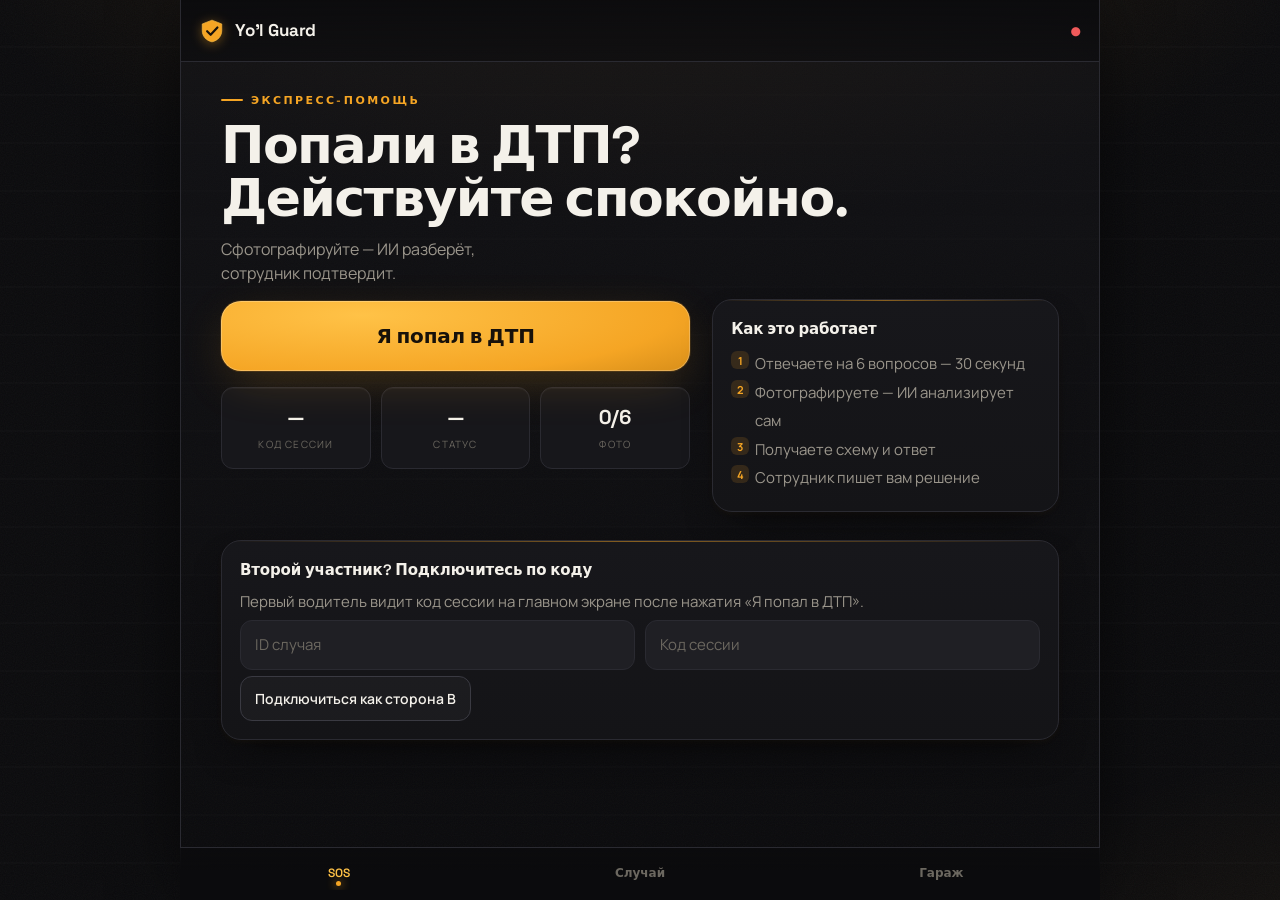
==== commit 4df8cb79: "Yo'l Guard — iteration 5: staff-only EXE, single-confirm flow, dispatcher red texts, dynamic diagram" ====
--- a/frontend/index.html
+++ b/frontend/index.html
@@ -7,6 +7,7 @@
 <meta name="description" content="Yo'l Guard — ассистент при ДТП: фото, разбор ИИ, Европротокол."/>
 <title>Yo'l Guard — ассистент при ДТП</title>
 <link rel="manifest" href="manifest.json"/>
+<link rel="apple-touch-icon" href="icons/icon-180.png"/>
 <link rel="preconnect" href="https://fonts.googleapis.com"/>
 <link rel="preconnect" href="https://fonts.gstatic.com" crossorigin/>
 <link rel="stylesheet" href="styles.css"/>
@@ -98,6 +99,12 @@
         <label class="camera" for="camInput">Сфотографировать</label>
         <input type="file" id="camInput" accept="image/*" capture="environment" hidden/>
         <div class="thumbs" id="thumbs"></div>
+        <p class="fine" id="evQueue" aria-live="polite"></p>
+        <div class="frow">
+          <label class="camera ghost" for="vidInput" style="text-align:center">🎥 Видео места</label>
+          <button class="ghost" id="btnRec">🎙 Голосовая заметка</button>
+        </div>
+        <input type="file" id="vidInput" accept="video/*" capture="environment" hidden/>
         <div class="frow">
           <select id="evKind">
             <option value="scene_overview">Общий план места</option>
@@ -126,11 +133,7 @@
           <button class="ghost" id="btnAck">Понял, жду</button>
           <button class="ghost" id="btnHelp">Нужна помощь</button>
         </div>
-        <h3 style="margin-top:14px">Пакет для страховой</h3>
-        <p class="hint">Пакет собирает сотрудник (роль specialist).</p>
-        <button class="ghost" id="btnSpecLogin">Войти специалистом</button>
-        <button class="primary" id="btnClaim">Пакет для страховой</button>
-        <pre id="claimOut">—</pre>
+        <p class="fine">Пакет для страховой собирает сотрудник в рабочей панели — он придёт следующим сообщением.</p>
       </div>
       <div class="wpager">
         <button class="ghost" id="wPrev">Назад</button>
@@ -162,40 +165,20 @@
         <input id="gPw" type="password" placeholder="Пароль" autocomplete="current-password"/>
         <button class="ghost" id="btnLogin">Войти</button>
       </div>
-    </section>
-    <!-- ADMIN -->
-    <section class="screen" id="scr-admin">
-      <p class="kicker">Сотрудник</p>
-      <h2>Панель контроля</h2>
-      <div class="row2 stats" id="adminStats" aria-live="polite"></div>
-      <p class="hint">Красные случаи (пострадавшие / ГАИ) — вверху. Нажмите на случай для досье.</p>
-      <div class="frow filters">
-        <select id="fltStatus" aria-label="Фильтр по статусу">
-          <option value="">Все статусы</option>
-          <option value="triage">triage</option>
-          <option value="evidence">evidence</option>
-          <option value="diagram">diagram</option>
-          <option value="review">review</option>
-          <option value="ready">ready</option>
-          <option value="escalated">escalated</option>
-          <option value="closed">closed</option>
-        </select>
-        <select id="fltElig" aria-label="Фильтр по eligibility">
-          <option value="">Все цвета</option>
-          <option value="red">red</option>
-          <option value="yellow">yellow</option>
-          <option value="green">green</option>
-        </select>
-        <input id="fltSearch" placeholder="Поиск: код/ID" aria-label="Поиск по коду или ID"/>
+      <div class="card">
+        <h3>Уведомления</h3>
+        <p class="hint">Push о вердикте и сообщениях вместо опроса. Нужны HTTPS или localhost.</p>
+        <p class="fine" id="pushState" aria-live="polite"></p>
+        <button class="ghost" id="btnPush">Включить уведомления</button>
       </div>
-      <button class="ghost" id="btnAdminReload">Обновить список</button>
-      <p class="fine" id="adminCount" aria-live="polite"></p>
-      <div id="adminList"></div>
-      <div class="frow pager">
-        <button class="ghost" id="adminPrev">← Назад</button>
-        <button class="ghost" id="adminNext">Далее →</button>
+      <div class="card">
+        <h3>Язык / Til / Language</h3>
+        <div class="frow">
+          <button class="ghost langBtn" data-lang="ru">Русский</button>
+          <button class="ghost langBtn" data-lang="uz">O‘zbek</button>
+          <button class="ghost langBtn" data-lang="en">English</button>
+        </div>
       </div>
-      <div id="adminDetail" class="card" style="display:none"></div>
     </section>
   </main>
 
@@ -203,11 +186,11 @@
     <button class="tab active" role="tab" aria-selected="true" data-s="scr-home">SOS</button>
     <button class="tab" role="tab" aria-selected="false" data-s="scr-case">Случай</button>
     <button class="tab" role="tab" aria-selected="false" data-s="scr-garage">Гараж</button>
-    <button class="tab" role="tab" aria-selected="false" data-s="scr-admin">Панель</button>
   </nav>
 </div>
 <div id="toast" role="status" aria-live="polite"></div>
 <script src="app.js" defer></script>
+<script src="i18n.js" defer></script>
 <script src="ui.js" defer></script>
 </body>
 </html>
--- a/frontend/styles.css
+++ b/frontend/styles.css
@@ -226,7 +226,7 @@
 
 /* ---------- tabbar ---------- */
 .tabbar{position:fixed;bottom:0;left:50%;transform:translateX(-50%);width:100%;max-width:460px;z-index:30;
-  display:grid;grid-template-columns:repeat(4,1fr);gap:4px;padding:8px 10px calc(10px + env(safe-area-inset-bottom));
+  display:grid;grid-template-columns:repeat(3,1fr);gap:4px;padding:8px 10px calc(10px + env(safe-area-inset-bottom));
   background:linear-gradient(0deg,var(--bg) 55%,rgba(11,11,13,.75));backdrop-filter:blur(16px);
   -webkit-backdrop-filter:blur(16px);border-top:1px solid var(--line)}
 .tab{position:relative;background:none;border:0;cursor:pointer;color:var(--faint);font-family:var(--font-d);
@@ -258,8 +258,14 @@
   background-size:200% 100%;animation:shimmer 1.4s linear infinite}
 @keyframes shimmer{to{background-position:-200% 0}}
 
-/* ---------- busy / disabled ---------- */
-button:disabled{opacity:.55;cursor:wait}
+/* ---------- voice / video / lang ---------- */
+#btnRec.rec{border-color:var(--bad);color:#ff9a9a;animation:recpulse 1.2s ease-in-out infinite}
+@keyframes recpulse{50%{background:rgba(239,90,90,.15)}}
+.thumbs video{width:160px;max-height:120px;border-radius:12px;border:1px solid var(--line-2);background:#000}
+.chip audio{width:150px;height:28px;margin-left:6px;vertical-align:middle}
+.langBtn.activeLang{border-color:var(--accent);color:var(--accent-hi);background:rgba(245,165,36,.08)}
+
+/* ---------- busy / disabled ---------- */button:disabled{opacity:.55;cursor:wait}
 .primary.busy,.ghost.busy{position:relative;color:transparent!important}
 .primary.busy::after,.ghost.busy::after{content:"";position:absolute;left:50%;top:50%;
   width:18px;height:18px;margin:-9px 0 0 -9px;border-radius:50%;
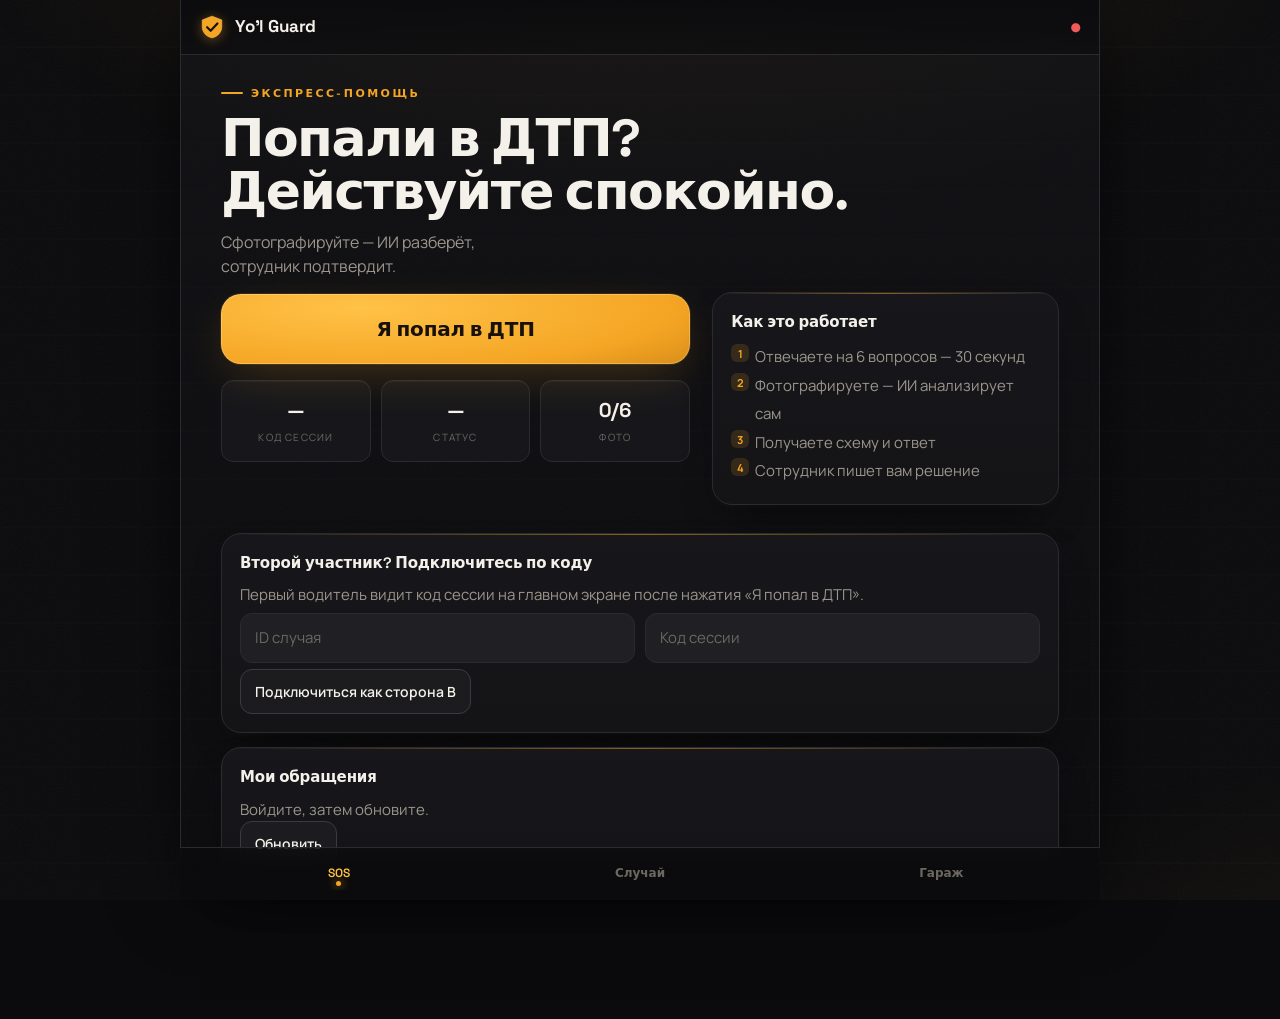
==== commit b8c97981: "Yo'l Guard — iteration 7: EXE 2 buttons + AI rerun, driver case history, SW v6" ====
--- a/frontend/index.html
+++ b/frontend/index.html
@@ -59,6 +59,11 @@
           <input id="joinCode" placeholder="Код сессии" autocapitalize="characters"/>
         </div>
         <button class="ghost" id="btnJoin">Подключиться как сторона B</button>
+      </div>
+      <div class="card">
+        <h3 id="mineH">Мои обращения</h3>
+        <div id="mineList"><p class="hint" id="mineEmpty">Войдите, затем обновите.</p></div>
+        <button class="ghost" id="btnMine">Обновить</button>
       </div>
     </section>
 
